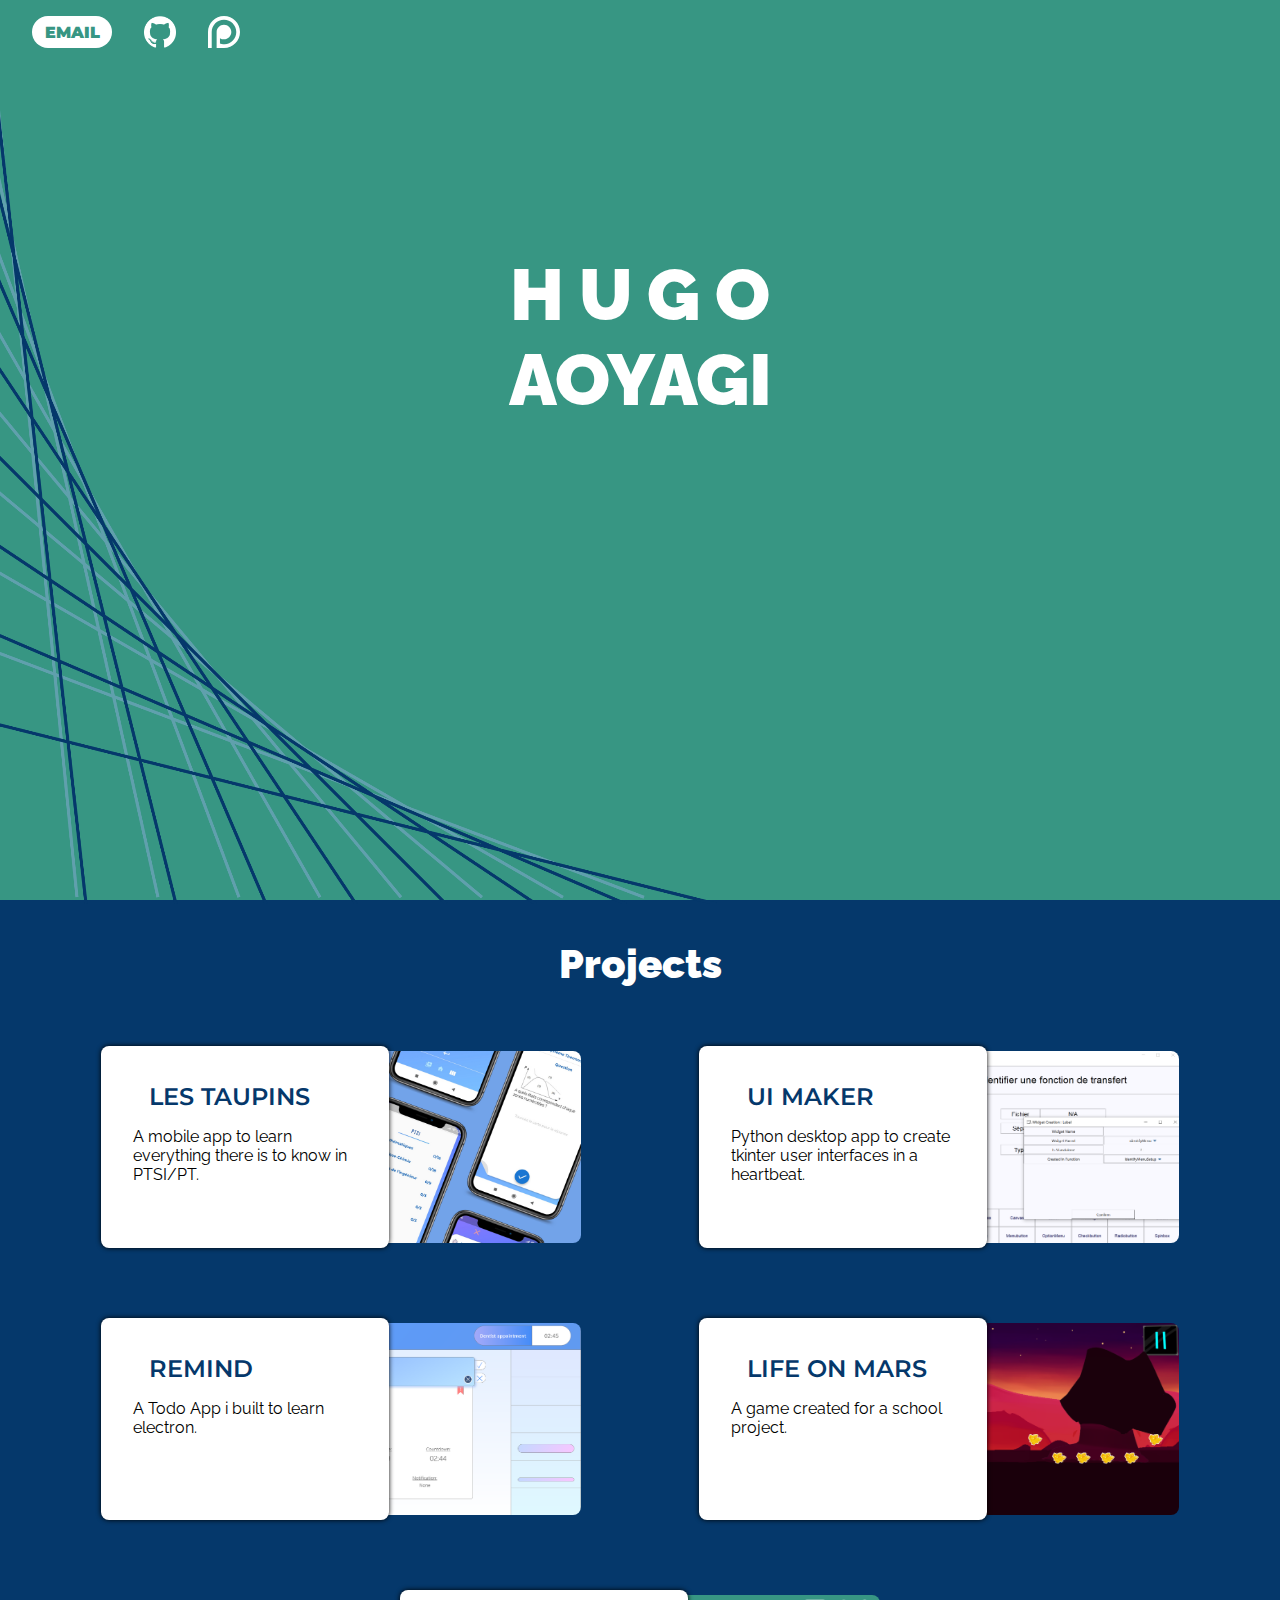
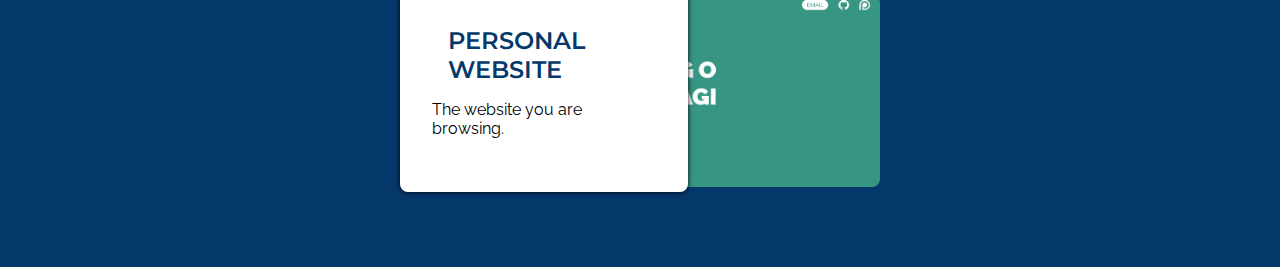
==== index.html @ 733c26c3 "added sheets for every project" ====
<!DOCTYPE html>
<html>
<head>
<meta name="viewport" content="width=device-width, initial-scale=1">
<meta name="description" content="Hugo AOYAGI's personal website">
  <meta name="keywords" content="programming, hugo, aoyagi">
  <meta name="author" content="Hugo AOYAGI">
  <link rel="stylesheet" href="style/main.css">
<link href="https://fonts.googleapis.com/css2?family=Montserrat:wght@300&family=Raleway:wght@300&display=swap" rel="stylesheet">
<link href="https://fonts.googleapis.com/css2?family=Raleway:wght@900&display=swap" rel="stylesheet">
<script src="https://ajax.googleapis.com/ajax/libs/jquery/3.5.1/jquery.min.js"></script>
<script src="index.js"></script>
<title>Hugo AOYAGI</title>
</head>
<body>
    <div class="main">
       <div class="title-section">
          <div class="contacts-wrapper">
              <div class="contacts-icons">
                 <a href="mailto:aoyagihugo@gmail.com"><div class="mail-btn">
                     <div class="mail-btn-txt">EMAIL</div>
                 </div></a>
                 <a href="https://github.com/Hugo-AOYAGI/"><img src="assets/github.png" alt="" class="contacts-img"></a>
                 <a href="https://www.patreon.com/hugoaoyagi"><img src="assets/patreon.svg" alt="" class="contacts-img"></a>
              </div>
          </div>
           <div class="title-wrapper">
            <div class="title">
                <div class="title-upper">
                    <div class="title-upper-text">
                        HUGO
                    </div>
                </div>
                <div class="title-lower">
                    AOYAGI
                </div>
            </div>
            <div class="lines-canvas-container">
                <canvas class="lines-canvas" id="lines-canv" width=2000 height=2000>
            </canvas>
            </div>
            <script>
                var c = document.getElementById("lines-canv");
                var ctx = c.getContext("2d");
                
                
                ctx.strokeStyle = '#60A0AD';
                ctx.lineWidth = 7;
                
                for (i=1; i<9; i++) {
                    ctx.beginPath();
                    ctx.moveTo(0, i*180);
                    ctx.lineTo(i*180, 1985);
                    ctx.stroke();
                }
                
                ctx.strokeStyle = '#05386B';
                
                for (i=1; i<9; i++) {
                    ctx.beginPath();
                    ctx.moveTo(0, i*200);
                    ctx.lineTo(i*200, 2000);
                    ctx.stroke();
                }
            </script>
        </div>
       </div>
        <div class="projects-section">
          <div class="projects-title-wrapper">
              <div class="projects-title">
               Projects
           </div>
          </div>
           <div class="projects-container" id="projects_container">
               
           </div>
        </div>
    </div>
    
    <div class="selected-project-container">
        <img class="sel-proj-close-btn" src="assets/close_btn.png">
        <div class="sel-proj-info-container">
            <div class="upper-info-row">
                <div class="upper-title">LES TAUPINS</div>
                <img class="application-type-icon" src="assets/mobile.svg">
            </div>
            <div class="long-desc">
                A mobile app containing hundreds of questions to study for the PTSI/PT "Classe Préparatoire". There are physics, maths, engineering or even french questions.
            </div>
            <div class="website-link">
                
            </div>
            
            <div class="other-links">
                
            </div>
            <div class="row-of-two">
                <div class="langs">
                    <div class="lang-label">Languages and Frameworks</div>
                    <hr>
                    <div class="lang-icons">
                    </div>
                </div>
            
                <div class="license">
                    <img src="assets/licence.png" alt="" class="license-icon">
                    <div class="license-label">MIT License</div>
                </div>
            </div>
            <a href="https://github.com/Hugo-AOYAGI/prepa_quiz_app" class="github-icon-a">
                <img src="assets/github-black.png" alt="" class="github-icon">
            </a>
        </div>
    </div>
    
</body>
</html>
---- style/main.css ----
body {
    margin: 0;
}

.title-section {
    width: 100%;
    position: relative;
    height: 100vh;
/*    background-color: #5CDB95;*/
    background-color: #379683;
}

.contacts-wrapper {
    width: 100%;
    height: 20%;
}

a {
    text-decoration: none;
}

.contacts-icons {
    float: left;
    margin-left: 2em;
    display: flex;
    
}

.contacts-img {
    margin-top: 1em;
    width: 2em;
    margin-right: 2em;
}

.mail-btn {
    display: flex;
    margin-top: 1em;
    width: 5em;
    height: 2em;
    margin-right: 2em;
    background-color: white;
    border-radius: 1em;
}

.mail-btn-txt {
    font-family: 'Montserrat', serif;
    margin-left: auto;
    margin-right: auto;
    margin-top: auto;
    margin-bottom: auto;
    font-weight: 900;
    color: #379683;
    
}

.title-wrapper {
    width: fit-content;
    margin-left: auto;
    margin-right: auto;
    text-align: center;
}

.title {
    padding-top: 1em;
    font-family: 'Raleway', serif;
    font-size: 4.5em;
    color: white;
    font-weight: 900;
}

.title-upper {
    padding-left: 0.2em;
    letter-spacing: 0.2em;
}

.lines-canvas {
    position: absolute;
    left: -4px;
    bottom: -4px;
    height: 100vh;
    width: 100vh;
    pointer-events: none;
}


.projects-section {
/*    background-color: #379683;*/
    background-color: #05386B;
}

.projects-title-wrapper {
    width: fit-content;
    margin-left: auto;
    margin-right: auto;
    text-align: center;
}

.projects-title {
    padding-top: 1em;
    font-family: 'Raleway', serif;
    font-size: 2.5em;
    color: white;
    font-weight: 900;
}

.projects-container {
    display: flex;
    flex-wrap: wrap;
    justify-content: space-between;
    padding-top: 4em;
}

@supports not (-ms-ime-align: auto) {
  .projects-container {
    justify-content: space-evenly;
  }
}

.project-card {
    cursor: pointer;
    transition: all 0.4s;
    position: relative;
    width: 30em;
    height: 12em;
    margin-bottom: 5em;
    margin-left: 1em;
    margin-right: 1em;
    border-radius: 2em;
    
}

.project-background {
    transition: 0.4s all;
    position: absolute;
    z-index: 0;
    right: 0;
    width: 70%;
    height: 100%;
    border-radius: 0.5em;
}

.project-name-wrapper {
    position: absolute;
    height: calc(100% + 10px);
    width: 60%;
    top: -5px;
    background-color: white;
    border-radius: 0.5em;
    
    box-shadow: 0px 0px 5px  black;
}

.project-name {
    font-family: 'Montserrat', serif;
    font-weight: 600;
    font-size: 1.5em;
    margin-left: 2em;
    margin-top: 1.5em;
    color: #05386B;
}

.project-short-desc {
    padding-left: 2em;
    padding-right: 2em;
    margin-top: 1em;
    font-family: 'Raleway';
}

.selected-project-container {
    position: fixed;
    top: 0;
    left: 0;
    width: 100%;
    height: 100%;
    background-color: rgba(20, 20, 20, 0.2);
    display: none;
    
}

.sel-proj-close-btn {
    position: absolute;
    right: 1em;
    top: 1em;
    width: 4em;
}

.sel-proj-info-container {
    position: absolute;
    top: 5%;
    left: 2.5%;
    width: 25em;
    height: 90%;
    border-radius: 2%;
    background-color: white;
}

.upper-info-row {
    display: flex;
    justify-content: space-between;
}

.application-type-icon {
    height: 2em;
    margin: 1em;
}

.upper-title {
    font-family: 'Raleway';
    font-weight: 900;
    color: #05386B;
    margin: 1em;
    font-size: 1.5em;
}

.long-desc {
    width: calc(100% - 4em);
    padding: 2em;
    font-family: 'Montserrat';
    font-size: 0.9em;
}

.website-link {
    width: 100%;
    display: flex;
    
}

.web-icon {
    width: 1.5em;
    margin-left: 3em;
    margin-right: 1em;
}

.website-link a {
    text-decoration: none;
    font-family: 'Raleway', serif;
}

.other-links {
    width: 100%;
    display: flex;
    margin-top: 1em;
    
}

.link-icon {
    width: 1.5em;
    margin-left: 3em;
    margin-right: 1em;
}

.other-links a {
    text-decoration: none;
    font-family: 'Raleway', serif;
}

.langs {
    float: left;
    margin-top: 2em;
    width: calc(50% - 2em);
    padding: 1em;
}

.lang-label {
    text-align: center;
    font-family: "Montserrat";
    font-size: 0.8em;
    text-transform: uppercase;
}

hr {
    border-top: 1px solid grey;
    border-bottom: none;
}

.lang-icons {
    margin-top: 1em;
    display: flex;
    flex-wrap: wrap;
    justify-content: space-around;
}

.lang-icons img {
    height: 2em;
    margin-left: 0.5em;
    margin-right: 0.5em;
    margin-bottom: 1em;
}

.row-of-two {
    display: flex;
}

.license {
    display: flex;
    height: 6em;
    width: calc(50% - 2em);
    padding: 1em;
    align-items: center;
}

.license-icon {
    height: 2em;
    margin-right: 0.5em;
}

.license-label {
    font-family: 'Raleway', serif;
    font-size: 1.1em;
}


.github-icon-a {
    position: absolute;
    right: 1em;
    bottom: 1em;
}

.github-icon {
    width: 2.5em;
}
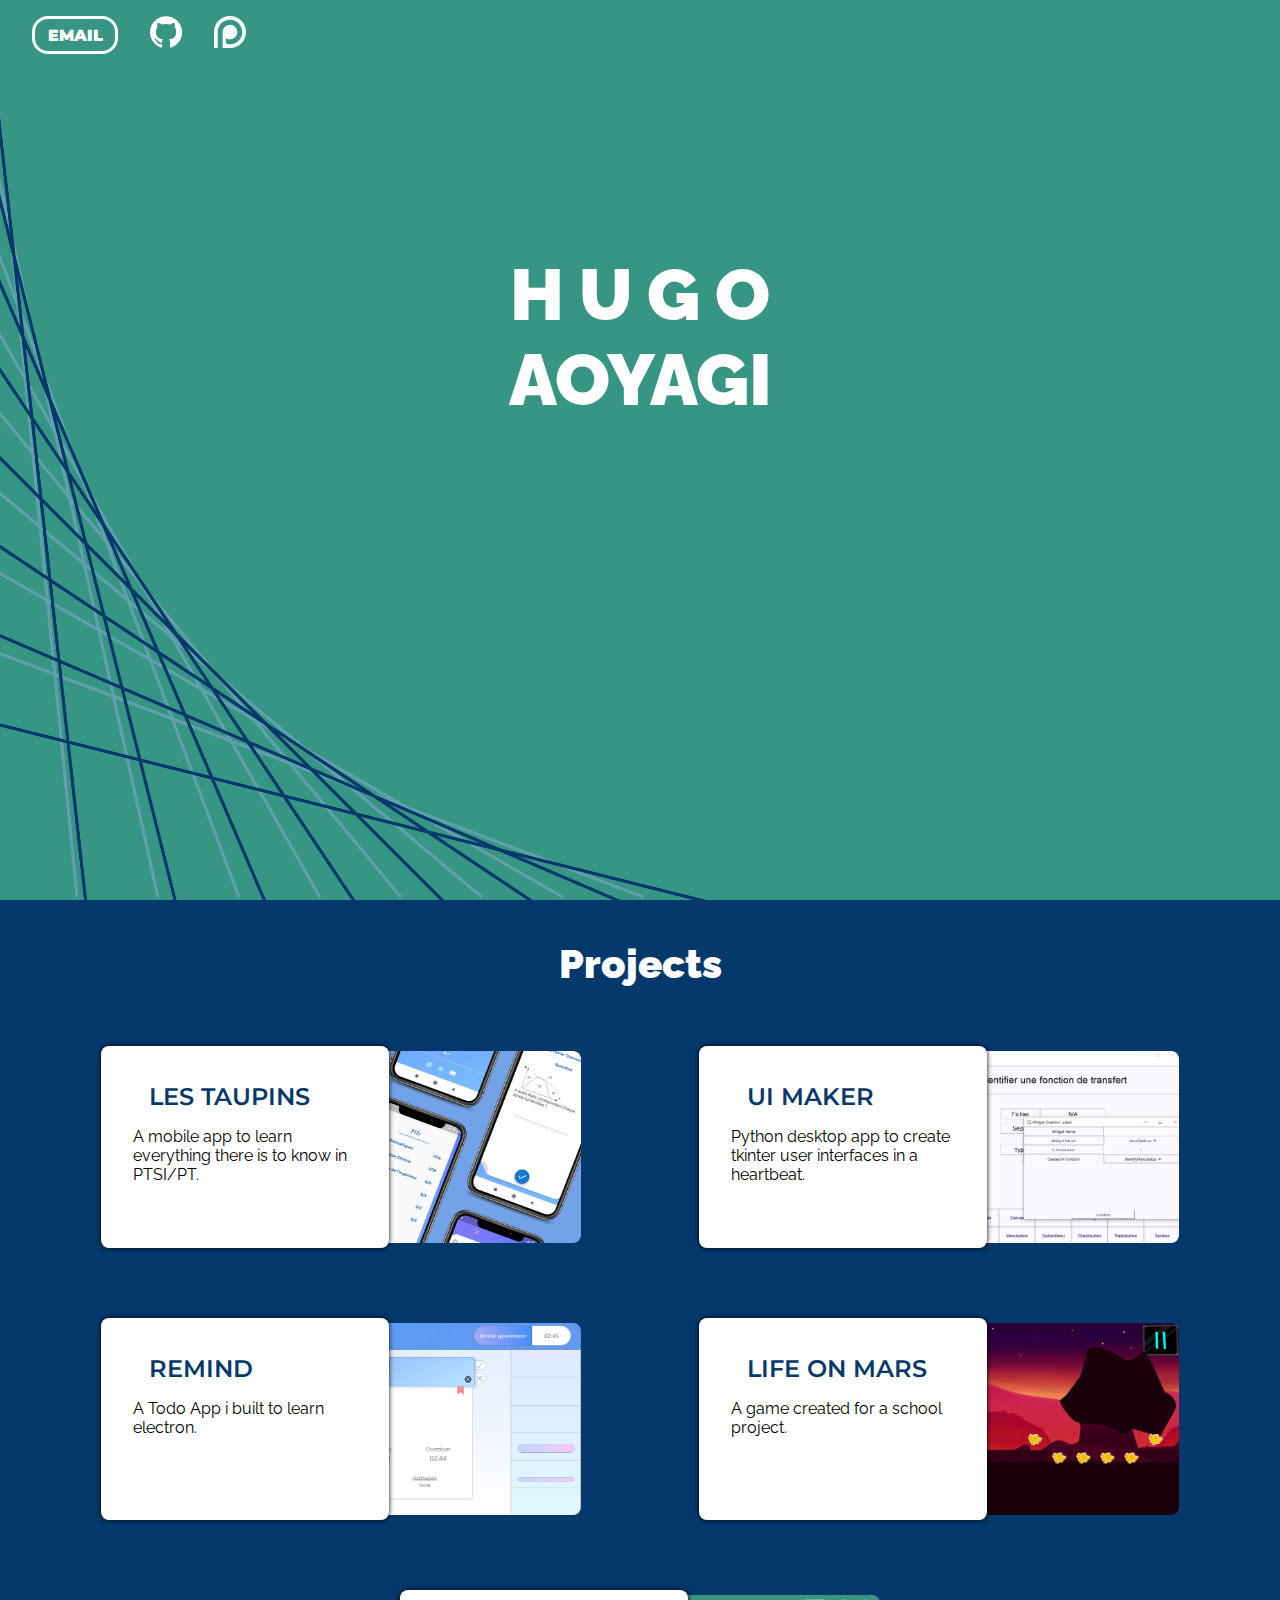
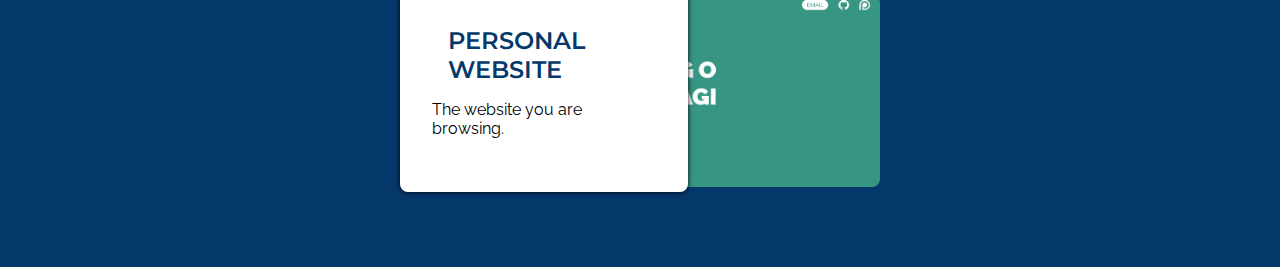
==== commit a2f225be: "made site mobile friendly" ====
--- a/index.html
+++ b/index.html
@@ -79,21 +79,31 @@
     
     <div class="selected-project-container">
         <img class="sel-proj-close-btn" src="assets/close_btn.png">
+        <img class="sel-proj-close-btn-black" src="assets/close_btn_black.png">
         <div class="sel-proj-info-container">
-            <div class="upper-info-row">
+           <div class="title-and-desc">
+               <div class="upper-info-row">
                 <div class="upper-title">LES TAUPINS</div>
                 <img class="application-type-icon" src="assets/mobile.svg">
             </div>
             <div class="long-desc">
                 A mobile app containing hundreds of questions to study for the PTSI/PT "Classe Préparatoire". There are physics, maths, engineering or even french questions.
             </div>
-            <div class="website-link">
+           </div>
+           <div class="proj-links">
+               <div class="website-link">
                 
-            </div>
+                </div>
+
+                <div class="other-links">
+
+                </div>
+                <div class="license" id="license-top">
+                    <img src="assets/licence.png" alt="" class="license-icon">
+                    <div class="license-label">MIT License</div>
+                </div>
+           </div>
             
-            <div class="other-links">
-                
-            </div>
             <div class="row-of-two">
                 <div class="langs">
                     <div class="lang-label">Languages and Frameworks</div>
@@ -102,7 +112,7 @@
                     </div>
                 </div>
             
-                <div class="license">
+                <div class="license" id="license-right">
                     <img src="assets/licence.png" alt="" class="license-icon">
                     <div class="license-label">MIT License</div>
                 </div>
@@ -111,6 +121,19 @@
                 <img src="assets/github-black.png" alt="" class="github-icon">
             </a>
         </div>
+        
+        <div class="sel-proj-carousel">
+            <div class="sel-proj-images-container">
+            </div>
+            <div class="sel-proj-carousel-btns">
+            </div>
+            <div class="carousel-left-arrow">
+                <img src="assets/arrow.svg" alt="" class="selectDisable">
+            </div>
+            <div class="carousel-right-arrow">
+                <img src="assets/arrow.svg" alt="" class="selectDisable">
+            </div>
+        </div>
     </div>
     
 </body>
--- a/style/main.css
+++ b/style/main.css
@@ -1,6 +1,7 @@
 
 body {
     margin: 0;
+    font-size: 100%;
 }
 
 .title-section {
@@ -20,6 +21,10 @@
     text-decoration: none;
 }
 
+#license-top {
+        display: none;
+}
+
 .contacts-icons {
     float: left;
     margin-left: 2em;
@@ -28,19 +33,32 @@
 }
 
 .contacts-img {
+    transition: 0.2s all;
     margin-top: 1em;
     width: 2em;
+}
+
+.contacts-icons :not(:last-child) {
     margin-right: 2em;
 }
 
+.contacts-img:hover {
+    margin-top: 1.4em;
+}
+
 .mail-btn {
+    transition: 0.3s all;
     display: flex;
     margin-top: 1em;
     width: 5em;
     height: 2em;
-    margin-right: 2em;
-    background-color: white;
+    background-color: #379683;
+    border: 3px solid white;
     border-radius: 1em;
+}
+
+.mail-btn:hover {
+    border-radius: 0em;
 }
 
 .mail-btn-txt {
@@ -50,7 +68,7 @@
     margin-top: auto;
     margin-bottom: auto;
     font-weight: 900;
-    color: #379683;
+    color: white;
     
 }
 
@@ -126,8 +144,6 @@
     margin-bottom: 5em;
     margin-left: 1em;
     margin-right: 1em;
-    border-radius: 2em;
-    
 }
 
 .project-background {
@@ -138,6 +154,10 @@
     width: 70%;
     height: 100%;
     border-radius: 0.5em;
+}
+
+.project-card:hover .project-background{
+    right: -10%;
 }
 
 .project-name-wrapper {
@@ -173,23 +193,29 @@
     left: 0;
     width: 100%;
     height: 100%;
-    background-color: rgba(20, 20, 20, 0.2);
+    background-color: rgba(20, 20, 20, 0.7);
     display: none;
     
 }
 
 .sel-proj-close-btn {
+    cursor: pointer;
+    transition: 0.3s all;
     position: absolute;
     right: 1em;
     top: 1em;
     width: 4em;
 }
 
+.sel-proj-close-btn:hover {
+    transform: rotate(90deg);
+}
+
 .sel-proj-info-container {
     position: absolute;
     top: 5%;
     left: 2.5%;
-    width: 25em;
+    width: 30%;
     height: 90%;
     border-radius: 2%;
     background-color: white;
@@ -215,7 +241,9 @@
 
 .long-desc {
     width: calc(100% - 4em);
-    padding: 2em;
+    padding-left: 2em;
+    padding-right: 2em;
+    margin-bottom: 1em;
     font-family: 'Montserrat';
     font-size: 0.9em;
 }
@@ -230,6 +258,7 @@
     width: 1.5em;
     margin-left: 3em;
     margin-right: 1em;
+    align-items: flex-start;
 }
 
 .website-link a {
@@ -240,7 +269,7 @@
 .other-links {
     width: 100%;
     display: flex;
-    margin-top: 1em;
+    margin-top: 0.5em;
     
 }
 
@@ -248,6 +277,7 @@
     width: 1.5em;
     margin-left: 3em;
     margin-right: 1em;
+    align-items: flex-start;
 }
 
 .other-links a {
@@ -257,7 +287,7 @@
 
 .langs {
     float: left;
-    margin-top: 2em;
+    margin-top: 0em;
     width: calc(50% - 2em);
     padding: 1em;
 }
@@ -319,4 +349,447 @@
 
 .github-icon {
     width: 2.5em;
+}
+
+.sel-proj-carousel {
+    position: absolute;
+    width: fit-content;
+    height: 75%;
+    top: 15%;
+    width: 60%;
+    left: 35%;
+/*    background-color: white;*/
+    overflow: hidden;
+    display: flex;
+    flex-direction: column;
+}
+
+.sel-proj-images-container {
+    position: relative;
+    height: 90%;
+    width: 100%;
+    display: flex;
+    justify-content: center;
+    object-fit: scale-down;
+    overflow-x: hidden;
+}
+
+.carousel-image {
+    max-height: 100%;
+    max-width: 100%;
+    width: auto;
+    height: auto;
+    display: none;
+}
+
+.selected-carousel-image {
+    display: block;
+}
+
+.sel-proj-carousel-btns {
+    height: 10%;
+    width: 100%;
+    display: flex;
+    justify-content: center;
+    align-items: center;
+}
+
+.carousel-btn {
+    width: 0.5em;
+    height: 0.5em;
+    margin-left: 0.5em;
+    margin-right: 0.5em;
+    border-radius: 50%;
+    background-color: rgba(150, 150, 150, 0.2);
+    cursor: pointer;
+}
+
+.carousel-btn-selected {
+    background-color: aliceblue;
+}
+
+.carousel-left-arrow {
+    transition: 0.3s all;
+    cursor: pointer;
+    position: absolute;
+    height: 90%;
+    width: 5em;
+    display: flex;
+    align-content: center;
+    left: 0;
+    background-color: black;
+    opacity: 0;
+}
+
+.carousel-left-arrow:hover {
+    opacity: 0.5;
+}
+
+.carousel-left-arrow img {
+    transform: rotate(90deg);
+    width: 5em;
+}
+
+.carousel-right-arrow {
+    cursor: pointer;
+    transition: 0.3s all;
+    position: absolute;
+    height: 90%;
+    width: 5em;
+    right: 0;
+    display: flex;
+    align-content: center;
+    background-color: black;
+    opacity: 0;
+}
+
+.carousel-right-arrow:hover {
+    opacity: 0.5;
+}
+
+.carousel-right-arrow img {
+    transform: rotate(-90deg);
+    width: 5em;
+}
+
+.selectDisable {
+    -webkit-user-select: none;
+    -khtml-user-select: none;
+    -moz-user-select: none;
+    -o-user-select: none;
+    user-select: none;
+}
+
+
+
+@media screen and (min-width: 1300px) and (max-width: 1500px) {
+    
+    body {
+        font-size: 115%;
+    }
+    
+}
+
+
+@media screen and (min-width: 1600px) and (max-width: 2000px) {
+    
+    body {
+        font-size: 170%;
+    }
+    
+}
+
+@media screen and (min-width: 2000px) {
+    
+    body {
+        font-size: 200%;
+    }
+    
+}
+
+@media screen and (max-width: 600px) and (min-width: 450px) {
+    
+    .lines-canvas {
+        height: 80vw;
+        width: 80vw;
+    }
+    
+    .title {
+        font-size: 4em;
+    }
+
+}
+
+@media screen and (max-width: 450px) and (min-width: 0px) {
+    
+    .lines-canvas {
+        height: 100vw;
+        width: 100vw;
+        bottom: -2px;
+    }
+    
+    .title {
+        font-size: 3.5em;
+    }
+    
+    .contacts-icons {
+        float: unset;
+        margin-left: auto;
+        margin-right: auto;
+        width: fit-content;
+    }
+    
+    .projects-container {
+        padding-top: 10em;
+    }
+    
+    .project-background {
+        width: 100%;
+        bottom: 40%;
+        height: auto;
+    }
+    
+    .project-card:hover .project-background{
+        right: 0%;
+        bottom: 70%;
+    }
+    
+    .project-name-wrapper {
+        width: 100%;
+    }
+    
+    .project-name {
+        margin-left: 1em;
+    }
+    
+    .project-card {
+        margin-bottom: calc(30% + 5em);
+    }
+    
+    .project-card:last-child {
+        margin-bottom: 2em;
+    }
+
+}
+
+@media screen and (max-width: 375px) and (min-width: 300px) {
+    
+    .project-card {
+        margin-bottom: calc(20% + 5em);
+    }
+    
+    .project-background {
+        bottom: 60%;
+    }
+}
+
+@media screen and (max-width: 950px) and (min-width: 600px) {
+    
+
+    .sel-proj-close-btn {
+        bottom: 2%;
+        top: unset;
+        left: 2%;
+    }
+
+
+    .sel-proj-info-container {
+        top: 1%;
+        width: 95%;
+        height: 40%;
+        border-radius: 0.5em;
+        display: flex;
+    }
+    
+    .title-and-desc {
+        display: flex;
+        flex-direction: column;
+        flex-basis: 50%;
+    }
+
+    .upper-info-row {
+        height: fit-content;
+    }
+    
+    .links {
+        flex-basis: 1;
+    }
+    
+    #license-top {
+        margin-top: 0;
+        padding-top: 0;
+        width: 80%;
+    }
+    
+    .website-link {
+        margin-top: 2em;
+    }
+
+    .web-icon {
+        width: 1.2em;
+        height: 1.2em;
+        margin-left: 0.5em;
+    }
+
+
+    .link-icon {
+        width: 1.2em;
+        height: 1.2em;
+        margin-left: 0.5em;
+    }
+
+    #license-right {
+        display: none;
+    }
+    
+    .row-of-two {
+        display: unset;
+        flex-basis: 30%;
+    }
+
+    .langs {
+        width: calc(100% - 2em);
+    }
+
+    .github-icon-a {
+        right: 0.5em;
+        bottom: 0.2em;
+    }
+
+    .github-icon {
+        width: 1.5em;
+    }
+
+    .sel-proj-carousel {
+        height: 50%;
+        top: 45%;
+        width: 70%;
+        left: 15%;
+/*        background-color: white;*/
+    }
+
+    .sel-proj-images-container {
+        position: relative;
+        height: 90%;
+        width: 100%;
+        display: flex;
+        justify-content: center;
+        object-fit: scale-down;
+        overflow-x: hidden;
+    }
+
+    .carousel-image {
+        max-height: 100%;
+        max-width: 100%;
+        width: auto;
+        height: auto;
+        display: none;
+    }
+
+    .selected-carousel-image {
+        display: block;
+    }
+
+    .sel-proj-carousel-btns {
+        height: 10%;
+        width: 100%;
+        display: flex;
+        justify-content: center;
+        align-items: center;
+    }
+
+    .carousel-btn {
+        width: 0.5em;
+        height: 0.5em;
+        margin-left: 0.5em;
+        margin-right: 0.5em;
+        border-radius: 50%;
+        background-color: rgba(150, 150, 150, 0.2);
+        cursor: pointer;
+    }
+
+    .carousel-btn-selected {
+        background-color: aliceblue;
+    }
+
+    .carousel-left-arrow {
+        transition: 0.3s all;
+        cursor: pointer;
+        position: absolute;
+        height: 90%;
+        width: 5em;
+        display: flex;
+        align-content: center;
+        left: 0;
+        background-color: black;
+        opacity: 0;
+    }
+
+    .carousel-left-arrow:hover {
+        opacity: 0.5;
+    }
+
+    .carousel-left-arrow img {
+        transform: rotate(90deg);
+        width: 5em;
+    }
+
+    .carousel-right-arrow {
+        cursor: pointer;
+        transition: 0.3s all;
+        position: absolute;
+        height: 90%;
+        width: 5em;
+        right: 0;
+        display: flex;
+        align-content: center;
+        background-color: black;
+        opacity: 0;
+    }
+
+    .carousel-right-arrow:hover {
+        opacity: 0.5;
+    }
+
+    .carousel-right-arrow img {
+        transform: rotate(-90deg);
+        width: 5em;
+    }
+    
+}
+
+.sel-proj-close-btn-black {
+    cursor: pointer;
+    z-index: 100;
+    transition: 0.3s all;
+    position: absolute;
+    left: 1em;
+    bottom: 1em;
+    width: 2em;
+    display: none;
+}
+
+.sel-proj-close-btn-black:hover {
+    transform: rotate(90deg);
+}
+
+@media screen and (max-width: 600px) and (min-width: 300px) {
+    
+    .sel-proj-close-btn {
+        display: none;
+    }
+
+
+    .sel-proj-info-container {
+        top: 1%;
+        width: 95%;
+        height: 98%;
+    }
+    
+    .sel-proj-carousel {
+        display: none;
+    }
+    
+    #license-top {
+        display: none;
+    }
+    
+    .web-icon {
+        width: 1.2em;
+        height: 1.2em;
+        margin-left: 1em;
+    }
+
+
+    .link-icon {
+        width: 1.2em;
+        height: 1.2em;
+        margin-left: 1em;
+    }
+    
+    .sel-proj-close-btn-black {
+        display: unset;
+    }
+    
+    
 }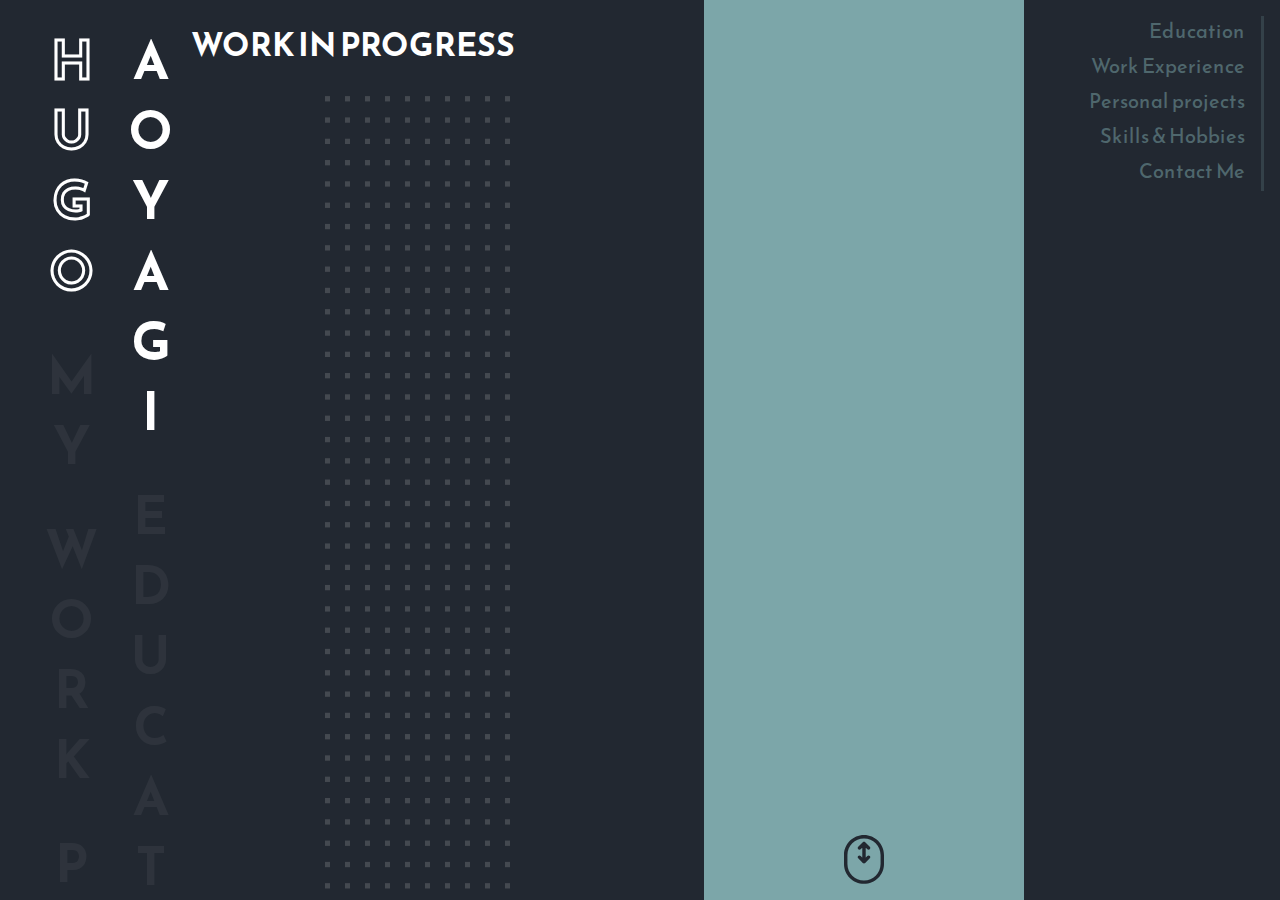
==== commit be213b25: "revamp" ====
--- a/index.html
+++ b/index.html
@@ -1,140 +1,116 @@
 <!DOCTYPE html>
-<html>
+<html lang="en">
 <head>
-<meta name="viewport" content="width=device-width, initial-scale=1">
-<meta name="description" content="Hugo AOYAGI's personal website">
-  <meta name="keywords" content="programming, hugo, aoyagi">
-  <meta name="author" content="Hugo AOYAGI">
-  <link rel="stylesheet" href="style/main.css">
-<link href="https://fonts.googleapis.com/css2?family=Montserrat:wght@300&family=Raleway:wght@300&display=swap" rel="stylesheet">
-<link href="https://fonts.googleapis.com/css2?family=Raleway:wght@900&display=swap" rel="stylesheet">
-<script src="https://ajax.googleapis.com/ajax/libs/jquery/3.5.1/jquery.min.js"></script>
-<script src="index.js"></script>
-<title>Hugo AOYAGI</title>
+    <meta charset="UTF-8">
+    <meta name="viewport" content="width=device-width, initial-scale=1.0">
+    <title>Document</title>
+    <style>@import url('https://fonts.googleapis.com/css2?family=Reem+Kufi:wght@400..700&display=swap');</style>
+    <link rel="stylesheet" href="style/main.css">
+    <script src="https://ajax.googleapis.com/ajax/libs/jquery/3.7.1/jquery.min.js"></script>
 </head>
 <body>
-    <div class="main">
-       <div class="title-section">
-          <div class="contacts-wrapper">
-              <div class="contacts-icons">
-                 <a href="mailto:aoyagihugo@gmail.com"><div class="mail-btn">
-                     <div class="mail-btn-txt">EMAIL</div>
-                 </div></a>
-                 <a href="https://github.com/Hugo-AOYAGI/"><img src="assets/github.png" alt="" class="contacts-img"></a>
-                 <a href="https://www.patreon.com/hugoaoyagi"><img src="assets/patreon.svg" alt="" class="contacts-img"></a>
-              </div>
-          </div>
-           <div class="title-wrapper">
-            <div class="title">
-                <div class="title-upper">
-                    <div class="title-upper-text">
-                        HUGO
-                    </div>
+    <div class="main-title">
+        <div class="left-col title-col"></div>
+        <div class="right-col title-col"></div>
+    </div>
+
+    <div class="current-page">
+        <div class="page hero-page">
+            <h1>WORK IN PROGRESS</h1>
+            <div class="dot-grid">
+                <img src="assets/components/grid.svg">
+            </div>
+        </div>
+
+        <div class="page education-page">
+
+            <div class="diploma-list">
+                <span class="diploma">Labruyère Highschool<br/><i>2016 - 2019</i></span>
+                <span class="diploma">Jules Ferry Classe Préparatoire<br/><i>2019 - 2021</i></span>
+                <span class="diploma">Ecole Polytechnique<br/><i>2021 - 2025</i></span>
+                <span class="diploma">Telecom Paris<br/><i>2024 - 2026</i></span>
+            </div>
+
+            <div class="descriptions">
+                <div class="desc">Scientific cursus, graduated with <span>highest honours.</span></div>
+                <div class="desc">Broad scientific intensive training for engineering college exams, ranked <span>9th out of 2500</span> candidates for the Ecole Polytechnique.</div>
+                <div class="desc"><span>Leading engineering college</span> in France.<br/>Engineering studies specialized in machine learning, deep learning and computer vision.</div>
+                <div class="desc">Specialized masters in <span>Machine Learning and Deep Learning.</span></div>
+            </div>
+
+        </div>
+
+        <div class="page work-page">
+
+            <div class="work-list">
+                <div class="work">
+                    <div class="logo"><img src="assets/companies/armee_air.png" id="armeeair"></div>
+                    French Air Force, France
+                    <span>Software Developer Intern - 2021</span>
                 </div>
-                <div class="title-lower">
-                    AOYAGI
+                <div class="work">
+                    <div class="logo"><img src="assets/companies/infosys.png"></div>
+                    Infosys - EdgeVerve, India
+                    <span>Software Developer Intern - 2023</span>
+                </div>
+                <div class="work">
+                    <div class="logo"><img src="assets/companies/mocaplab.png"></div>
+                    MocapLab, France
+                    <span>AI Researcher Intern - 2024</span>
                 </div>
             </div>
-            <div class="lines-canvas-container">
-                <canvas class="lines-canvas" id="lines-canv" width=2000 height=2000>
-            </canvas>
+
+            <div class="work-desc work-desc-left">
+                <div class="desc">Developed from scratch a “serious game” software to train French air force officers in decision making on the battlefield.</div>
+                <div class="desc"></div>
+                <div class="desc">Created a deep learning architecture to smoothly track eyebrow movement in motion capture videos.</div>
             </div>
-            <script>
-                var c = document.getElementById("lines-canv");
-                var ctx = c.getContext("2d");
-                
-                
-                ctx.strokeStyle = '#60A0AD';
-                ctx.lineWidth = 7;
-                
-                for (i=1; i<9; i++) {
-                    ctx.beginPath();
-                    ctx.moveTo(0, i*180);
-                    ctx.lineTo(i*180, 1985);
-                    ctx.stroke();
-                }
-                
-                ctx.strokeStyle = '#05386B';
-                
-                for (i=1; i<9; i++) {
-                    ctx.beginPath();
-                    ctx.moveTo(0, i*200);
-                    ctx.lineTo(i*200, 2000);
-                    ctx.stroke();
-                }
-            </script>
+
+            <div class="work-desc work-desc-right">
+                <div class="desc">Developed a voice operated chatbot using speech to text, speech synthesis and LLM to train custom service agents.</div>
+            </div>
+
+
         </div>
-       </div>
-        <div class="projects-section">
-          <div class="projects-title-wrapper">
-              <div class="projects-title">
-               Projects
-           </div>
-          </div>
-           <div class="projects-container" id="projects_container">
-               
-           </div>
-        </div>
-    </div>
-    
-    <div class="selected-project-container">
-        <img class="sel-proj-close-btn" src="assets/close_btn.png">
-        <img class="sel-proj-close-btn-black" src="assets/close_btn_black.png">
-        <div class="sel-proj-info-container">
-           <div class="title-and-desc">
-               <div class="upper-info-row">
-                <div class="upper-title">LES TAUPINS</div>
-                <img class="application-type-icon" src="assets/mobile.svg">
-            </div>
-            <div class="long-desc">
-                A mobile app containing hundreds of questions to study for the PTSI/PT "Classe Préparatoire". There are physics, maths, engineering or even french questions.
-            </div>
-           </div>
-           <div class="proj-links">
-               <div class="website-link">
-                
-                </div>
 
-                <div class="other-links">
 
-                </div>
-                <div class="license" id="license-top">
-                    <img src="assets/licence.png" alt="" class="license-icon">
-                    <div class="license-label">MIT License</div>
-                </div>
-           </div>
+        <div class="page project-page">
             
-            <div class="row-of-two">
-                <div class="langs">
-                    <div class="lang-label">Languages and Frameworks</div>
-                    <hr>
-                    <div class="lang-icons">
+            <div class="carousel-container">
+                <div class="carousel">
+                    <div class="image-container">
+
                     </div>
-                </div>
-            
-                <div class="license" id="license-right">
-                    <img src="assets/licence.png" alt="" class="license-icon">
-                    <div class="license-label">MIT License</div>
+                    <i class="fas fa-angle-double-left btn prev">⬅</i>
+                    <i class="fas fa-angle-double-right btn next">⮕</i>
                 </div>
             </div>
-            <a href="https://github.com/Hugo-AOYAGI/prepa_quiz_app" class="github-icon-a">
-                <img src="assets/github-black.png" alt="" class="github-icon">
-            </a>
+        
         </div>
-        
-        <div class="sel-proj-carousel">
-            <div class="sel-proj-images-container">
-            </div>
-            <div class="sel-proj-carousel-btns">
-            </div>
-            <div class="carousel-left-arrow">
-                <img src="assets/arrow.svg" alt="" class="selectDisable">
-            </div>
-            <div class="carousel-right-arrow">
-                <img src="assets/arrow.svg" alt="" class="selectDisable">
-            </div>
+
+        <div class="page skill-page">
+            <img class="skill-graph" src="assets/skills-graph.svg" alt="skills">
         </div>
+
     </div>
+
+
+
+    <div class="ribbon">
+        <img src="assets/icons/scroll.svg" alt="Scroll">
+    </div>
+
+    <nav class="nav">
+        <div class="nav-titles">
+
+        </div>
+        <div class="nav-progress">
+            <div class="nav-progress-fill"></div>
+        </div>
+    </nav>
     
+
+
+    <script src="main.js"></script>
 </body>
-</html>
+</html>--- a/style/main.css
+++ b/style/main.css
@@ -1,795 +1,312 @@
+.diploma-list {
+  width: 25vw;
+  height: 80%;
+  margin-left: 5vw;
+  position: absolute;
+  padding-top: 8%;
+  display: flex;
+  justify-content: space-between;
+  flex-direction: column;
+  text-align: center;
+}
+.diploma-list .diploma {
+  flex: 1;
+  margin-top: 1em;
+  margin-bottom: 1em;
+  padding: 1.25em;
+  color: #222831;
+  font-size: 1.1em;
+}
+
+.descriptions {
+  position: absolute;
+  height: 80%;
+  padding-top: 13%;
+  left: 50%;
+  display: flex;
+  justify-content: space-between;
+  flex-direction: column;
+}
+.descriptions .desc {
+  flex: 1;
+  width: 80%;
+}
+.descriptions .desc span {
+  color: #99cace;
+}
+.descriptions .desc::before {
+  content: "";
+  display: block;
+  height: 1px;
+  margin-left: -25%;
+  background-color: white;
+  margin-bottom: 0.5em;
+}
+
+.work-list {
+  width: 25vw;
+  height: 80%;
+  margin-left: 25vw;
+  position: absolute;
+  padding-top: 5%;
+  display: flex;
+  justify-content: space-between;
+  flex-direction: column;
+  text-align: center;
+}
+.work-list .work {
+  transition: all 0.5s;
+  flex: 1;
+  display: flex;
+  flex-direction: column;
+  align-items: center;
+  margin-top: 1em;
+  margin-bottom: 1em;
+  padding: 1.25em;
+  color: #222831;
+  font-size: 1.1em;
+  font-weight: 500;
+  cursor: pointer;
+}
+.work-list .work img {
+  height: 2em;
+}
+.work-list .work img#armeeair {
+  height: 2.75em;
+}
+.work-list .work span {
+  font-size: 0.85em;
+  font-weight: 100;
+}
+
+.work-desc {
+  position: absolute;
+  height: 80%;
+  width: 28%;
+  display: flex;
+  justify-content: space-between;
+  flex-direction: column;
+}
+.work-desc .desc {
+  flex: 1;
+  width: 100%;
+  height: 33%;
+  text-align: right;
+}
+.work-desc .desc span {
+  color: #99cace;
+}
+.work-desc .desc::before {
+  content: "";
+  display: block;
+  height: 1px;
+  margin-right: -25%;
+  background-color: white;
+  margin-bottom: 0.5em;
+}
+.work-desc .desc:nth-child(even)::before {
+  display: none;
+}
+
+.work-desc-left {
+  padding-top: 12%;
+  padding-left: 2%;
+  left: 0;
+}
+
+.work-desc-right {
+  padding-top: 30%;
+  right: 0;
+}
+.work-desc-right .desc {
+  text-align: left;
+}
+.work-desc-right .desc::before {
+  margin-right: 0%;
+  margin-left: -20%;
+}
+
+.carousel-container {
+  width: 62.5%;
+  aspect-ratio: 3/2;
+  position: absolute;
+  right: 0;
+  bottom: 10%;
+}
+
+.carousel {
+  width: 100%;
+  height: 100%;
+  overflow: hidden;
+  position: relative;
+  right: 0;
+  bottom: 0;
+}
+
+.image-container {
+  display: flex;
+  width: 100%;
+  height: 100%;
+  transition: transform 0.4s ease-in-out;
+}
+.image-container img {
+  width: 100%;
+}
+
+.btn {
+  position: absolute;
+  top: 50%;
+  color: white;
+  font-size: 20px;
+  opacity: 0.5;
+  cursor: pointer;
+  -webkit-user-select: none;
+     -moz-user-select: none;
+          user-select: none;
+}
+
+.btn.prev {
+  left: 1em;
+}
+
+.btn.next {
+  right: 1em;
+}
+
+.btn:hover {
+  opacity: 1;
+}
+
+.skill-graph {
+  position: absolute;
+  height: 85%;
+  left: 20%;
+  margin-top: 2.5%;
+}
 
 body {
-    margin: 0;
-    font-size: 100%;
-}
-
-.title-section {
-    width: 100%;
-    position: relative;
-    height: 100vh;
-/*    background-color: #5CDB95;*/
-    background-color: #379683;
-}
-
-.contacts-wrapper {
-    width: 100%;
-    height: 20%;
-}
-
-a {
-    text-decoration: none;
-}
-
-#license-top {
-        display: none;
-}
-
-.contacts-icons {
-    float: left;
-    margin-left: 2em;
-    display: flex;
-    
-}
-
-.contacts-img {
-    transition: 0.2s all;
-    margin-top: 1em;
-    width: 2em;
-}
-
-.contacts-icons :not(:last-child) {
-    margin-right: 2em;
-}
-
-.contacts-img:hover {
-    margin-top: 1.4em;
-}
-
-.mail-btn {
-    transition: 0.3s all;
-    display: flex;
-    margin-top: 1em;
-    width: 5em;
-    height: 2em;
-    background-color: #379683;
-    border: 3px solid white;
-    border-radius: 1em;
-}
-
-.mail-btn:hover {
-    border-radius: 0em;
-}
-
-.mail-btn-txt {
-    font-family: 'Montserrat', serif;
-    margin-left: auto;
-    margin-right: auto;
-    margin-top: auto;
-    margin-bottom: auto;
-    font-weight: 900;
-    color: white;
-    
-}
-
-.title-wrapper {
-    width: fit-content;
-    margin-left: auto;
-    margin-right: auto;
-    text-align: center;
-}
-
-.title {
-    padding-top: 1em;
-    font-family: 'Raleway', serif;
-    font-size: 4.5em;
-    color: white;
-    font-weight: 900;
-}
-
-.title-upper {
-    padding-left: 0.2em;
-    letter-spacing: 0.2em;
-}
-
-.lines-canvas {
-    position: absolute;
-    left: -4px;
-    bottom: -4px;
-    height: 100vh;
-    width: 100vh;
-    pointer-events: none;
-}
-
-
-.projects-section {
-/*    background-color: #379683;*/
-    background-color: #05386B;
-}
-
-.projects-title-wrapper {
-    width: fit-content;
-    margin-left: auto;
-    margin-right: auto;
-    text-align: center;
-}
-
-.projects-title {
-    padding-top: 1em;
-    font-family: 'Raleway', serif;
-    font-size: 2.5em;
-    color: white;
-    font-weight: 900;
-}
-
-.projects-container {
-    display: flex;
-    flex-wrap: wrap;
-    justify-content: space-between;
-    padding-top: 4em;
-}
-
-@supports not (-ms-ime-align: auto) {
-  .projects-container {
-    justify-content: space-evenly;
-  }
-}
-
-.project-card {
-    cursor: pointer;
-    transition: all 0.4s;
-    position: relative;
-    width: 30em;
-    height: 12em;
-    margin-bottom: 5em;
-    margin-left: 1em;
-    margin-right: 1em;
-}
-
-.project-background {
-    transition: 0.4s all;
-    position: absolute;
-    z-index: 0;
-    right: 0;
-    width: 70%;
-    height: 100%;
-    border-radius: 0.5em;
-}
-
-.project-card:hover .project-background{
-    right: -10%;
-}
-
-.project-name-wrapper {
-    position: absolute;
-    height: calc(100% + 10px);
-    width: 60%;
-    top: -5px;
-    background-color: white;
-    border-radius: 0.5em;
-    
-    box-shadow: 0px 0px 5px  black;
-}
-
-.project-name {
-    font-family: 'Montserrat', serif;
-    font-weight: 600;
-    font-size: 1.5em;
-    margin-left: 2em;
-    margin-top: 1.5em;
-    color: #05386B;
-}
-
-.project-short-desc {
-    padding-left: 2em;
-    padding-right: 2em;
-    margin-top: 1em;
-    font-family: 'Raleway';
-}
-
-.selected-project-container {
-    position: fixed;
-    top: 0;
-    left: 0;
-    width: 100%;
-    height: 100%;
-    background-color: rgba(20, 20, 20, 0.7);
-    display: none;
-    
-}
-
-.sel-proj-close-btn {
-    cursor: pointer;
-    transition: 0.3s all;
-    position: absolute;
-    right: 1em;
-    top: 1em;
-    width: 4em;
-}
-
-.sel-proj-close-btn:hover {
-    transform: rotate(90deg);
-}
-
-.sel-proj-info-container {
-    position: absolute;
-    top: 5%;
-    left: 2.5%;
-    width: 30%;
-    height: 90%;
-    border-radius: 2%;
-    background-color: white;
-}
-
-.upper-info-row {
-    display: flex;
-    justify-content: space-between;
-}
-
-.application-type-icon {
-    height: 2em;
-    margin: 1em;
-}
-
-.upper-title {
-    font-family: 'Raleway';
-    font-weight: 900;
-    color: #05386B;
-    margin: 1em;
-    font-size: 1.5em;
-}
-
-.long-desc {
-    width: calc(100% - 4em);
-    padding-left: 2em;
-    padding-right: 2em;
-    margin-bottom: 1em;
-    font-family: 'Montserrat';
-    font-size: 0.9em;
-}
-
-.website-link {
-    width: 100%;
-    display: flex;
-    
-}
-
-.web-icon {
-    width: 1.5em;
-    margin-left: 3em;
-    margin-right: 1em;
-    align-items: flex-start;
-}
-
-.website-link a {
-    text-decoration: none;
-    font-family: 'Raleway', serif;
-}
-
-.other-links {
-    width: 100%;
-    display: flex;
-    margin-top: 0.5em;
-    
-}
-
-.link-icon {
-    width: 1.5em;
-    margin-left: 3em;
-    margin-right: 1em;
-    align-items: flex-start;
-}
-
-.other-links a {
-    text-decoration: none;
-    font-family: 'Raleway', serif;
-}
-
-.langs {
-    float: left;
-    margin-top: 0em;
-    width: calc(50% - 2em);
-    padding: 1em;
-}
-
-.lang-label {
-    text-align: center;
-    font-family: "Montserrat";
-    font-size: 0.8em;
-    text-transform: uppercase;
-}
-
-hr {
-    border-top: 1px solid grey;
-    border-bottom: none;
-}
-
-.lang-icons {
-    margin-top: 1em;
-    display: flex;
-    flex-wrap: wrap;
-    justify-content: space-around;
-}
-
-.lang-icons img {
-    height: 2em;
-    margin-left: 0.5em;
-    margin-right: 0.5em;
-    margin-bottom: 1em;
-}
-
-.row-of-two {
-    display: flex;
-}
-
-.license {
-    display: flex;
-    height: 6em;
-    width: calc(50% - 2em);
-    padding: 1em;
-    align-items: center;
-}
-
-.license-icon {
-    height: 2em;
-    margin-right: 0.5em;
-}
-
-.license-label {
-    font-family: 'Raleway', serif;
-    font-size: 1.1em;
-}
-
-
-.github-icon-a {
-    position: absolute;
-    right: 1em;
-    bottom: 1em;
-}
-
-.github-icon {
-    width: 2.5em;
-}
-
-.sel-proj-carousel {
-    position: absolute;
-    width: fit-content;
-    height: 75%;
-    top: 15%;
-    width: 60%;
-    left: 35%;
-/*    background-color: white;*/
-    overflow: hidden;
-    display: flex;
-    flex-direction: column;
-}
-
-.sel-proj-images-container {
-    position: relative;
-    height: 90%;
-    width: 100%;
-    display: flex;
-    justify-content: center;
-    object-fit: scale-down;
-    overflow-x: hidden;
-}
-
-.carousel-image {
-    max-height: 100%;
-    max-width: 100%;
-    width: auto;
-    height: auto;
-    display: none;
-}
-
-.selected-carousel-image {
-    display: block;
-}
-
-.sel-proj-carousel-btns {
-    height: 10%;
-    width: 100%;
-    display: flex;
-    justify-content: center;
-    align-items: center;
-}
-
-.carousel-btn {
-    width: 0.5em;
-    height: 0.5em;
-    margin-left: 0.5em;
-    margin-right: 0.5em;
-    border-radius: 50%;
-    background-color: rgba(150, 150, 150, 0.2);
-    cursor: pointer;
-}
-
-.carousel-btn-selected {
-    background-color: aliceblue;
-}
-
-.carousel-left-arrow {
-    transition: 0.3s all;
-    cursor: pointer;
-    position: absolute;
-    height: 90%;
-    width: 5em;
-    display: flex;
-    align-content: center;
-    left: 0;
-    background-color: black;
-    opacity: 0;
-}
-
-.carousel-left-arrow:hover {
-    opacity: 0.5;
-}
-
-.carousel-left-arrow img {
-    transform: rotate(90deg);
-    width: 5em;
-}
-
-.carousel-right-arrow {
-    cursor: pointer;
-    transition: 0.3s all;
-    position: absolute;
-    height: 90%;
-    width: 5em;
-    right: 0;
-    display: flex;
-    align-content: center;
-    background-color: black;
-    opacity: 0;
-}
-
-.carousel-right-arrow:hover {
-    opacity: 0.5;
-}
-
-.carousel-right-arrow img {
-    transform: rotate(-90deg);
-    width: 5em;
-}
-
-.selectDisable {
-    -webkit-user-select: none;
-    -khtml-user-select: none;
-    -moz-user-select: none;
-    -o-user-select: none;
-    user-select: none;
-}
-
-
-
-@media screen and (min-width: 1300px) and (max-width: 1500px) {
-    
-    body {
-        font-size: 115%;
-    }
-    
-}
-
-
-@media screen and (min-width: 1600px) and (max-width: 2000px) {
-    
-    body {
-        font-size: 170%;
-    }
-    
-}
-
-@media screen and (min-width: 2000px) {
-    
-    body {
-        font-size: 200%;
-    }
-    
-}
-
-@media screen and (max-width: 600px) and (min-width: 450px) {
-    
-    .lines-canvas {
-        height: 80vw;
-        width: 80vw;
-    }
-    
-    .title {
-        font-size: 4em;
-    }
-
-}
-
-@media screen and (max-width: 450px) and (min-width: 0px) {
-    
-    .lines-canvas {
-        height: 100vw;
-        width: 100vw;
-        bottom: -2px;
-    }
-    
-    .title {
-        font-size: 3.5em;
-    }
-    
-    .contacts-icons {
-        float: unset;
-        margin-left: auto;
-        margin-right: auto;
-        width: fit-content;
-    }
-    
-    .projects-container {
-        padding-top: 10em;
-    }
-    
-    .project-background {
-        width: 100%;
-        bottom: 40%;
-        height: auto;
-    }
-    
-    .project-card:hover .project-background{
-        right: 0%;
-        bottom: 70%;
-    }
-    
-    .project-name-wrapper {
-        width: 100%;
-    }
-    
-    .project-name {
-        margin-left: 1em;
-    }
-    
-    .project-card {
-        margin-bottom: calc(30% + 5em);
-    }
-    
-    .project-card:last-child {
-        margin-bottom: 2em;
-    }
-
-}
-
-@media screen and (max-width: 375px) and (min-width: 300px) {
-    
-    .project-card {
-        margin-bottom: calc(20% + 5em);
-    }
-    
-    .project-background {
-        bottom: 60%;
-    }
-}
-
-@media screen and (max-width: 950px) and (min-width: 600px) {
-    
-
-    .sel-proj-close-btn {
-        bottom: 2%;
-        top: unset;
-        left: 2%;
-    }
-
-
-    .sel-proj-info-container {
-        top: 1%;
-        width: 95%;
-        height: 40%;
-        border-radius: 0.5em;
-        display: flex;
-    }
-    
-    .title-and-desc {
-        display: flex;
-        flex-direction: column;
-        flex-basis: 50%;
-    }
-
-    .upper-info-row {
-        height: fit-content;
-    }
-    
-    .links {
-        flex-basis: 1;
-    }
-    
-    #license-top {
-        margin-top: 0;
-        padding-top: 0;
-        width: 80%;
-    }
-    
-    .website-link {
-        margin-top: 2em;
-    }
-
-    .web-icon {
-        width: 1.2em;
-        height: 1.2em;
-        margin-left: 0.5em;
-    }
-
-
-    .link-icon {
-        width: 1.2em;
-        height: 1.2em;
-        margin-left: 0.5em;
-    }
-
-    #license-right {
-        display: none;
-    }
-    
-    .row-of-two {
-        display: unset;
-        flex-basis: 30%;
-    }
-
-    .langs {
-        width: calc(100% - 2em);
-    }
-
-    .github-icon-a {
-        right: 0.5em;
-        bottom: 0.2em;
-    }
-
-    .github-icon {
-        width: 1.5em;
-    }
-
-    .sel-proj-carousel {
-        height: 50%;
-        top: 45%;
-        width: 70%;
-        left: 15%;
-/*        background-color: white;*/
-    }
-
-    .sel-proj-images-container {
-        position: relative;
-        height: 90%;
-        width: 100%;
-        display: flex;
-        justify-content: center;
-        object-fit: scale-down;
-        overflow-x: hidden;
-    }
-
-    .carousel-image {
-        max-height: 100%;
-        max-width: 100%;
-        width: auto;
-        height: auto;
-        display: none;
-    }
-
-    .selected-carousel-image {
-        display: block;
-    }
-
-    .sel-proj-carousel-btns {
-        height: 10%;
-        width: 100%;
-        display: flex;
-        justify-content: center;
-        align-items: center;
-    }
-
-    .carousel-btn {
-        width: 0.5em;
-        height: 0.5em;
-        margin-left: 0.5em;
-        margin-right: 0.5em;
-        border-radius: 50%;
-        background-color: rgba(150, 150, 150, 0.2);
-        cursor: pointer;
-    }
-
-    .carousel-btn-selected {
-        background-color: aliceblue;
-    }
-
-    .carousel-left-arrow {
-        transition: 0.3s all;
-        cursor: pointer;
-        position: absolute;
-        height: 90%;
-        width: 5em;
-        display: flex;
-        align-content: center;
-        left: 0;
-        background-color: black;
-        opacity: 0;
-    }
-
-    .carousel-left-arrow:hover {
-        opacity: 0.5;
-    }
-
-    .carousel-left-arrow img {
-        transform: rotate(90deg);
-        width: 5em;
-    }
-
-    .carousel-right-arrow {
-        cursor: pointer;
-        transition: 0.3s all;
-        position: absolute;
-        height: 90%;
-        width: 5em;
-        right: 0;
-        display: flex;
-        align-content: center;
-        background-color: black;
-        opacity: 0;
-    }
-
-    .carousel-right-arrow:hover {
-        opacity: 0.5;
-    }
-
-    .carousel-right-arrow img {
-        transform: rotate(-90deg);
-        width: 5em;
-    }
-    
-}
-
-.sel-proj-close-btn-black {
-    cursor: pointer;
-    z-index: 100;
-    transition: 0.3s all;
-    position: absolute;
-    left: 1em;
-    bottom: 1em;
-    width: 2em;
-    display: none;
-}
-
-.sel-proj-close-btn-black:hover {
-    transform: rotate(90deg);
-}
-
-@media screen and (max-width: 600px) and (min-width: 300px) {
-    
-    .sel-proj-close-btn {
-        display: none;
-    }
-
-
-    .sel-proj-info-container {
-        top: 1%;
-        width: 95%;
-        height: 98%;
-    }
-    
-    .sel-proj-carousel {
-        display: none;
-    }
-    
-    #license-top {
-        display: none;
-    }
-    
-    .web-icon {
-        width: 1.2em;
-        height: 1.2em;
-        margin-left: 1em;
-    }
-
-
-    .link-icon {
-        width: 1.2em;
-        height: 1.2em;
-        margin-left: 1em;
-    }
-    
-    .sel-proj-close-btn-black {
-        display: unset;
-    }
-    
-    
-}+  width: 100vw;
+  height: 100vh;
+  margin: 0;
+  font-family: "Reem Kufi", sans-serif;
+  display: flex;
+  background-color: #222831;
+  color: white;
+}
+
+.main-title {
+  height: 100%;
+  width: 15%;
+  padding-left: 2em;
+  display: flex;
+}
+
+.title-col {
+  display: flex;
+  flex-direction: column;
+  text-align: center;
+  height: 100%;
+  width: 50%;
+  text-transform: uppercase;
+  font-size: 3.25em;
+  font-weight: 700;
+  overflow: hidden;
+}
+
+.title-word {
+  margin-top: 0.5em;
+  margin-bottom: 0.15em;
+  line-height: 135%;
+  transition: all 0.5s;
+}
+
+#Hugo {
+  color: #222831;
+  -webkit-text-stroke: 3px #fff;
+}
+
+.current-page {
+  width: 85%;
+  height: 100%;
+  overflow: hidden;
+  position: relative;
+}
+.current-page > :first-child {
+  top: 0%;
+}
+
+.page {
+  width: 100%;
+  height: 100%;
+  top: 100%;
+  position: absolute;
+  overflow-y: hidden;
+  transition: all 0.5s;
+}
+
+.work-page {
+  overflow-x: hidden;
+}
+
+.dot-grid {
+  position: absolute;
+  left: 15%;
+}
+
+.ribbon {
+  position: absolute;
+  transition: all 0.5s;
+  left: 55%;
+  top: 0;
+  width: 25%;
+  height: 100%;
+  z-index: -1;
+  background-color: #7CA6A9;
+}
+.ribbon img {
+  position: absolute;
+  bottom: 1em;
+  margin-left: calc(50% - 1.25em);
+  width: 2.5em;
+}
+
+.nav {
+  margin-top: 1em;
+  margin-right: 1em;
+  height: -moz-fit-content;
+  height: fit-content;
+  display: flex;
+}
+
+.nav-title {
+  transition: all 0.5s;
+  color: #7CA6A9;
+  opacity: 0.5;
+  font-size: 1.25em;
+  margin-bottom: 0.25em;
+  cursor: pointer;
+  white-space: nowrap;
+  text-align: right;
+}
+.nav-title.selected {
+  opacity: 1;
+}
+.nav-title:hover {
+  opacity: 1;
+}
+
+.nav-progress {
+  margin-left: 1em;
+  width: 3px;
+  position: relative;
+  background-color: rgba(124, 166, 169, 0.2);
+}
+
+.nav-progress-fill {
+  transition: all 0.5s;
+  top: 0;
+  left: 0;
+  height: 0%;
+  width: 100%;
+  background-color: #7CA6A9;
+}/*# sourceMappingURL=main.css.map */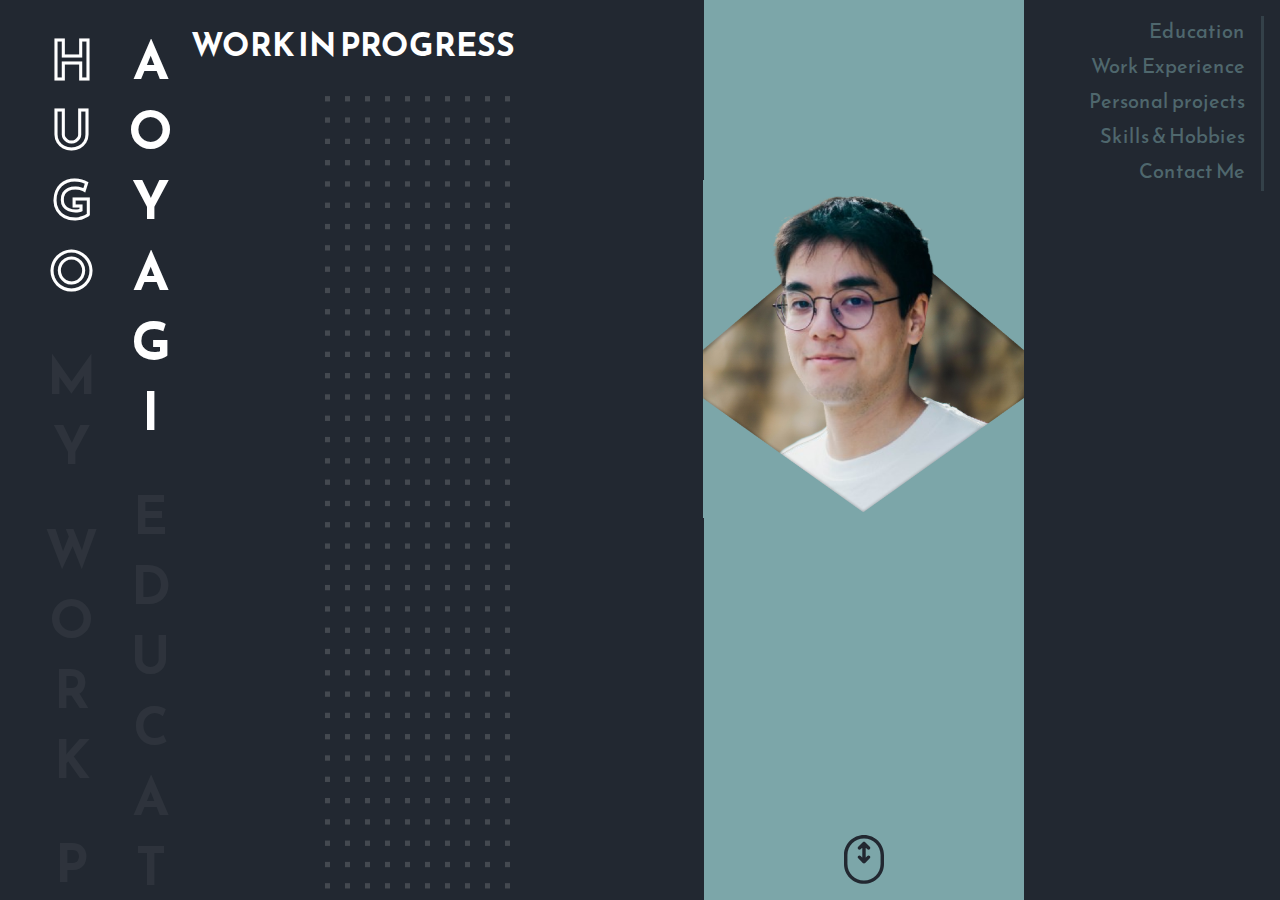
==== commit b4f3f199: "added new pages" ====
--- a/index.html
+++ b/index.html
@@ -20,6 +20,8 @@
             <div class="dot-grid">
                 <img src="assets/components/grid.svg">
             </div>
+
+            <img src="assets/photo.png" class="main-photo" alt="photo">
         </div>
 
         <div class="page education-page">
@@ -75,16 +77,37 @@
 
 
         <div class="page project-page">
+
+            <div class="info-ribbon">
+                <div class="info-ribbon-wrap">
+
+                    <div class="titles-wrap">
+                        <div class="title-carousel-btns">
+                            <button class="title-prev">⮜</button>
+                            <button class="title-next">⮞</button>
+                        </div>
+                        <div class="title-carousel">
+
+                        </div>
+                    </div>
+                
+                    
+                </div>
+
+            </div>
+
             
             <div class="carousel-container">
                 <div class="carousel">
                     <div class="image-container">
 
                     </div>
-                    <i class="fas fa-angle-double-left btn prev">⬅</i>
-                    <i class="fas fa-angle-double-right btn next">⮕</i>
+                    <span class="fas fa-angle-double-left btn prev">⮜</span>
+                    <span class="fas fa-angle-double-right btn next">⮞</span>
                 </div>
             </div>
+
+
         
         </div>
 
--- a/style/main.css
+++ b/style/main.css
@@ -141,6 +141,7 @@
   position: relative;
   right: 0;
   bottom: 0;
+  background-color: rgba(124, 166, 169, 0.25);
 }
 
 .image-container {
@@ -156,25 +157,163 @@
 .btn {
   position: absolute;
   top: 50%;
-  color: white;
+  color: #222831;
   font-size: 20px;
-  opacity: 0.5;
+  opacity: 1;
   cursor: pointer;
   -webkit-user-select: none;
      -moz-user-select: none;
           user-select: none;
 }
-
 .btn.prev {
   left: 1em;
 }
-
 .btn.next {
   right: 1em;
 }
-
 .btn:hover {
+  opacity: 0.5;
+}
+
+.info-ribbon {
+  position: absolute;
+  left: 5vw;
+  width: 25vw;
+  height: 100%;
+  color: #222831;
+}
+
+.title-carousel-btns {
+  display: flex;
+  justify-content: space-between;
+  padding-left: 2em;
+  padding-right: 2em;
+  -webkit-user-select: none;
+     -moz-user-select: none;
+          user-select: none;
+}
+.title-carousel-btns button {
+  padding: 0;
+  border: none;
+  background-color: transparent;
+  font-size: 1.25em;
+  cursor: pointer;
+  z-index: 10;
+  color: #222831;
+  transition: color 0.3s;
+}
+.title-carousel-btns button:hover {
+  color: rgba(34, 40, 49, 0.5);
+}
+
+.title-carousel {
+  display: flex;
+  overflow: hidden;
+  white-space: nowrap;
+  align-items: center;
+}
+.title-carousel .title {
+  font-size: 1em;
+  margin: 0.25em;
+  text-transform: uppercase;
+  height: -moz-fit-content;
+  height: fit-content;
+  transition: margin-left 0.3s, left 0.3s;
+  z-index: 10;
+  opacity: 0.25;
+}
+.title-carousel .title.selected {
   opacity: 1;
+  font-size: 1.25em;
+  font-weight: 700;
+}
+
+.tag-box {
+  margin-left: 1em;
+  margin-right: 1em;
+  margin-top: 1em;
+  padding-left: 0.5em;
+  border-left: 2px solid #222831;
+}
+.tag-box img {
+  width: 1.25em;
+  height: 1.25em;
+  margin-right: 0.25em;
+}
+.tag-box .type-row {
+  display: flex;
+  align-items: center;
+}
+.tag-box .lang-row {
+  display: flex;
+  flex-wrap: wrap;
+  margin-top: 0.25em;
+}
+.tag-box .lang-row .lang {
+  display: flex;
+  align-items: center;
+  margin-right: 1.25em;
+}
+.tag-box .lang-row .lang:last-child {
+  margin-right: 0em;
+}
+
+.check-it {
+  margin-top: 1.25em;
+  margin-left: 1em;
+  display: flex;
+  align-items: center;
+}
+.check-it a {
+  color: #222831;
+}
+.check-it img {
+  width: 1.25em;
+  height: 1.25em;
+  margin-right: 0.25em;
+}
+
+.project-desc {
+  margin: 2em;
+  padding-right: 1em;
+}
+
+.info-ribbon-wrap {
+  position: relative;
+  width: 100%;
+  height: 100%;
+  overflow: hidden;
+}
+
+.project {
+  position: absolute;
+  height: 100%;
+  width: 100%;
+  transition: all 0.2s;
+  left: 100%;
+}
+.project.selected {
+  left: 0;
+}
+.project.passed {
+  left: -100%;
+}
+
+.titles-wrap {
+  position: absolute;
+  width: 100%;
+  top: 15%;
+}
+
+.thumbnail {
+  width: 100%;
+  height: 25%;
+  top: 0;
+}
+.thumbnail img {
+  width: 100%;
+  -webkit-mask-image: linear-gradient(to bottom, rgba(0, 0, 0, 0.8), rgba(0, 0, 0, 0));
+          mask-image: linear-gradient(to bottom, rgba(0, 0, 0, 0.8), rgba(0, 0, 0, 0));
 }
 
 .skill-graph {
@@ -182,6 +321,10 @@
   height: 85%;
   left: 20%;
   margin-top: 2.5%;
+}
+
+html {
+  scroll-behavior: smooth;
 }
 
 body {
@@ -309,4 +452,11 @@
   height: 0%;
   width: 100%;
   background-color: #7CA6A9;
+}
+
+.main-photo {
+  position: absolute;
+  width: calc(25vw + 1px);
+  top: 20vh;
+  left: 40vw;
 }/*# sourceMappingURL=main.css.map */